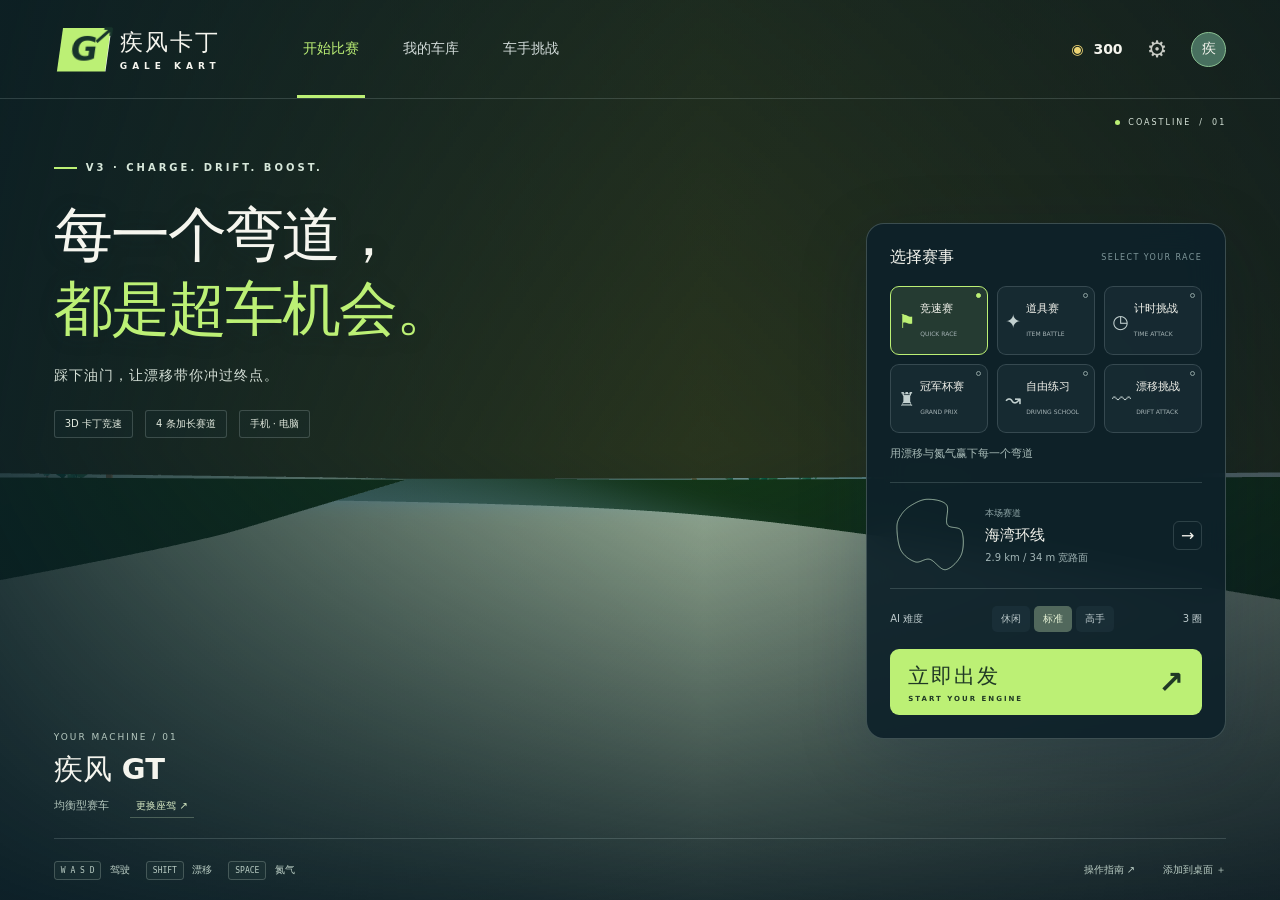
==== games/kart/index.html @ dd740a24 "Publish Zhang Chengzhi portfolio" ====
<!doctype html><html lang="zh-CN"><head><meta charset="UTF-8"/><meta name="viewport" content="width=device-width,initial-scale=1,viewport-fit=cover,user-scalable=no"/><meta name="theme-color" content="#0b1726"/><meta name="apple-mobile-web-app-capable" content="yes"/><meta name="description" content="疾风卡丁：漂移、氮气、道具与好友竞速。电脑手机打开即玩。"/><link rel="manifest" href="/games/kart/manifest.webmanifest"/><link rel="icon" href="/games/kart/icon.svg"/><link rel="apple-touch-icon" href="/games/kart/icon-192.png"/><title>疾风卡丁 · GALE KART</title>  <script type="module" crossorigin src="/games/kart/assets/index-D_6wVuWs.js"></script>
  <link rel="stylesheet" crossorigin href="/games/kart/assets/index-CCkAr4lq.css">
<style>.friend-link{display:none!important}</style></head><body><div id="root"></div></body></html>
---- games/kart/assets/index-CCkAr4lq.css ----
:root{font-family:Inter,Segoe UI,Microsoft YaHei,system-ui,sans-serif;color:#f5f5ee;background:#0b1726;font-synthesis:none;font-weight:400;--mint:#bcf075;--ink:#0c202d;--line:rgba(236,250,250,.15)}*{box-sizing:border-box}body{margin:0}button,input,select{font:inherit}button{cursor:pointer;border:0;color:inherit;background:none;-webkit-tap-highlight-color:transparent}button:disabled{cursor:default;opacity:.45}button:focus-visible,input:focus-visible,select:focus-visible{outline:2px solid #c4ee91;outline-offset:4px}button{transition:background .18s,transform .18s,border-color .18s}button:hover:not(:disabled){filter:brightness(1.08)}input,select{color:inherit;background:#142a36;border:1px solid var(--line);border-radius:9px;padding:12px;min-width:0}input[type=checkbox]{accent-color:var(--mint);width:19px;height:19px}h1,h2,h3,p{margin-top:0}.app{min-height:100dvh;isolation:isolate}.world{position:fixed;inset:0;z-index:-3}.world canvas{display:block;width:100%;height:100%}.menu-shade{position:fixed;inset:0;background:linear-gradient(90deg,#081c25d1,#081c253b 55%,#08161f99),linear-gradient(0deg,rgba(7,23,31,.86),transparent 50%,rgba(8,26,34,.34));z-index:-2}.topbar{height:99px;padding:0 4.2%;display:flex;align-items:center;border-bottom:1px solid var(--line);gap:70px}.brand{display:flex;align-items:center;gap:12px;text-align:left}.brand-mark{height:43px;width:48px;background:var(--mint);color:#17342b;display:grid;place-items:center;font-size:33px;font-style:italic;font-weight:900;transform:skew(-8deg);position:relative}.brand-mark span{position:absolute;font-size:27px;right:-5px;top:-8px}.brand>div{font-size:23px;font-weight:850;letter-spacing:2px}.brand small{font-size:9px;display:block;letter-spacing:5px;font-weight:650;margin-top:3px}.topbar nav{display:flex;gap:32px;height:100%;align-items:center}.topbar nav button{height:100%;font-size:14px;color:#d2dbd9;position:relative}.topbar nav button.active{color:var(--mint)}.topbar nav button.active:after{content:"";height:3px;background:var(--mint);position:absolute;bottom:0;left:0;right:0}.profile{display:flex;align-items:center;gap:18px;margin-left:auto}.coins{font-weight:700;font-size:14px}.coins i{color:#edd574;font-style:normal;margin-right:5px}.icon-button{font-size:23px;opacity:.8}.avatar{display:grid;place-items:center;width:35px;height:35px;border-radius:50%;background:#48705f;border:1px solid #8bc193;font-size:14px}.home{max-width:1600px;margin:auto;position:relative;min-height:calc(100dvh - 99px);padding:5vh 4.2% 82px;display:grid;grid-template-columns:1fr 360px;grid-template-rows:1fr auto;gap:30px}.hero{padding-top:18px;max-width:640px}.eyebrow{font-size:10px;letter-spacing:3px;font-weight:700;display:flex;align-items:center;gap:9px;color:#d7e7da;margin-bottom:25px}.eyebrow span{display:inline-block;width:23px;height:2px;background:var(--mint)}.hero h1{font-size:clamp(36px,4.6vw,65px);line-height:1.25;letter-spacing:-2px;font-weight:850;text-shadow:0 2px 20px #142e3455;margin-bottom:22px}.hero em{font-style:normal;color:var(--mint)}.hero p{font-size:14px;color:#d3ded5;letter-spacing:1px}.hero-tags{display:flex;gap:12px;margin-top:25px}.hero-tags span{font-size:10px;padding:6px 10px;border:1px solid #d7e6df33;border-radius:3px;color:#e1e9de;background:#1c363933}.race-panel{background:#0e212aeb;border:1px solid rgba(239,255,241,.2);border-radius:18px;padding:23px;box-shadow:0 20px 70px #071b3533;-webkit-backdrop-filter:blur(18px);backdrop-filter:blur(18px);grid-column:2;grid-row:1/3;align-self:center}.section-heading{display:flex;justify-content:space-between;align-items:center;margin-bottom:18px;font-weight:700}.section-heading small{font-size:8px;font-weight:500;letter-spacing:1.4px;color:#7e9699}.mode-grid{display:grid;grid-template-columns:1fr 1fr;gap:9px}.mode-card{border:1px solid var(--line);border-radius:9px;padding:13px 9px;text-align:left;display:flex;align-items:center;gap:9px;position:relative;background:#24384266;min-height:69px}.mode-card.selected{background:#bcee7520;border-color:var(--mint)}.mode-icon{font-size:24px;color:#c2d0cf}.selected .mode-icon{color:var(--mint)}.mode-card b{display:block;font-size:13px;margin-bottom:5px}.mode-card small{font-size:7px;letter-spacing:.7px;color:#a6b4b6}.radio{position:absolute;right:6px;top:6px;width:5px;height:5px;border:1px solid #8da1a0;border-radius:50%}.selected .radio{background:var(--mint);border-color:var(--mint)}.mode-description{font-size:11px;color:#a8bbb8;margin:13px 0 21px}.track-select{border-top:1px solid var(--line);border-bottom:1px solid var(--line);padding:15px 0;display:flex;align-items:center;gap:15px}.track-map{width:80px;height:75px;color:#b5d1ba;overflow:visible;transform:rotate(-10deg)}.track-select>div{display:flex;flex-direction:column;gap:6px;flex:1}.track-select small{font-size:9px;color:#92a8aa}.track-select b{font-size:15px}.track-select span{font-size:10px;color:#a2b5b6}.square{width:29px;height:29px;border:1px solid var(--line);border-radius:6px}.race-options{display:flex;align-items:center;justify-content:space-between;margin:17px 0;font-size:10px;color:#bdcacc}.race-options>div{display:flex;gap:4px}.race-options button{font-size:10px;padding:6px 9px;border-radius:5px;background:#28414c55}.race-options button.chosen{background:#51685c;color:#e7f3d6}.primary{display:flex;justify-content:center;align-items:center;gap:12px;background:var(--mint);color:#203925;font-size:14px;font-weight:800;border-radius:9px;min-height:49px;width:100%;padding:12px 18px}.primary:hover{transform:translateY(-1px)}.start{justify-content:space-between;text-align:left;min-height:66px}.start span{font-size:21px;letter-spacing:2px}.start small{display:block;font-size:7px;letter-spacing:2px;margin-top:5px;font-weight:600}.start>b{font-size:31px}.friend-link{display:flex;align-items:center;width:100%;gap:9px;margin-top:16px;font-size:12px}.friend-link>span{font-size:21px;color:#c9dbd6}.friend-link small{font-size:9px;color:#9db1b5;margin-left:auto}.friend-link b{font-weight:400;color:var(--mint);margin-left:7px}.car-caption{grid-column:1;align-self:end;display:flex;flex-direction:column;gap:8px}.car-caption>small{font-size:9px;letter-spacing:2px;color:#b5c8bf}.car-caption strong{font-size:29px;font-style:italic}.car-caption>span{font-size:11px;color:#b3c6bc}.car-caption button{font-size:10px;color:#d7eac4;margin-left:18px;border-bottom:1px solid #b2c9a755;padding-bottom:4px}.scene-caption{position:fixed;right:4.2%;top:118px;font-size:8px;letter-spacing:2px;color:#d7e4d9;display:flex;align-items:center;gap:8px}.live-dot{width:5px;height:5px;display:inline-block;border-radius:50%;background:var(--mint)}footer{position:absolute;bottom:0;left:4.2%;right:4.2%;border-top:1px solid var(--line);height:62px;display:flex;align-items:center;gap:28px;color:#b9ccc3;font-size:10px}footer>span{margin-right:auto}kbd{font:8px inherit;font-size:8px;border:1px solid #becdc144;background:#243c3d55;padding:4px 6px;border-radius:3px;margin:0 5px 0 13px}footer kbd:first-child{margin-left:0}footer button{font-size:10px;padding:0}.subpage{padding:48px 4.2% 35px;max-width:1400px;margin:auto}.page-heading small{font-size:9px;color:var(--mint);letter-spacing:3px}.page-heading h1{font-size:39px;margin:15px 0 13px}.page-heading h1 span{color:#8ba9a0;font-size:21px}.page-heading p{font-size:13px;color:#c0d2c8}.glass{background:#0e212bf2;border:1px solid var(--line);border-radius:17px;padding:25px;-webkit-backdrop-filter:blur(18px);backdrop-filter:blur(18px)}.garage-layout{display:grid;grid-template-columns:1fr 310px;gap:30px;margin-top:30px}.car-grid{display:grid;grid-template-columns:repeat(3,1fr);gap:14px}.car-card{text-align:left;background:#162f3ce6;border:1px solid #a4c8c233;border-radius:13px;padding:20px;display:flex;flex-direction:column;gap:7px}.car-card.selected{border-color:var(--mint);background:#254837ee}.car-card small{font-size:9px;color:#bed1c7;letter-spacing:1px}.car-card strong{font-size:17px}.car-card>span{font-size:10px;color:#c2df9e}.car-silhouette{height:62px;margin:4px 0 12px;position:relative;max-width:140px;transform:skewY(-7deg)}.car-silhouette span{position:absolute;background:var(--car);width:100%;height:28px;bottom:10px;border-radius:18px 7px 9px 9px;box-shadow:inset 0 -7px #0002}.car-silhouette b{position:absolute;background:var(--car);height:24px;width:10px;right:20%;top:1px;border-radius:15px;transform:rotate(-25deg)}.car-silhouette i:before,.car-silhouette i:after{content:"";position:absolute;bottom:0;width:29px;height:29px;background:#1c222d;border:6px solid #09131b;border-radius:50%;z-index:1}.car-silhouette i:before{left:8%}.car-silhouette i:after{right:8%}.car-detail>small{font-size:9px;letter-spacing:2px;color:#a1b6b6}.car-detail h2{font-size:26px;margin:10px 0 24px}.stat{display:flex;gap:18px;align-items:center;margin:13px 0;font-size:11px;color:#c9d6d2}.stat>div{height:5px;background:#3e5356;flex:1;border-radius:2px}.stat i{height:100%;background:var(--mint);display:block;border-radius:2px}.car-detail>.primary{margin-top:26px}.car-detail h3{font-size:12px;margin:23px 0 14px}.car-detail h3 small{font-size:9px;color:#9cb2b4;margin-left:6px}.swatches{display:flex;gap:10px;margin:16px 0}.swatches button{width:28px;height:28px;border:3px solid #233a43;border-radius:50%}.swatches button.selected{outline:2px solid white}.secondary{display:inline-flex;align-items:center;justify-content:center;gap:8px;border:1px solid #73958c66;border-radius:8px;padding:12px 17px;background:#29454066;color:#d4e3d5;font-size:12px;font-weight:600}.back{margin-top:25px;font-size:12px;color:#deeadb}.summary-row{display:flex;gap:60px;margin:30px 0}.summary-row>div{display:flex;flex-direction:column;gap:7px}.summary-row b{font-size:35px;color:#e6f3cf}.summary-row b small{font-size:14px}.summary-row span{font-size:11px;color:#d0dcd5}.challenge-grid{display:grid;grid-template-columns:repeat(4,1fr);gap:18px;margin-bottom:30px}.challenge-icon{font-size:31px;color:var(--mint)}.challenge h2{font-size:18px;margin:18px 0 12px}.challenge p{font-size:11px;color:#b2c4c2}.challenge progress{height:6px;width:100%;accent-color:var(--mint)}.challenge>small{display:block;color:#a5bbba;font-size:10px;margin:8px 0 18px}.challenge button{width:100%}.records{display:grid;grid-template-columns:repeat(4,1fr);gap:18px}.records>div{background:#17323dcc;border:1px solid var(--line);padding:18px;border-radius:10px;display:flex;flex-direction:column;gap:12px;font-size:12px}.records b{font-variant-numeric:tabular-nums;color:var(--mint);font-size:18px}.narrow{max-width:660px}.online-panel label{display:flex;flex-direction:column;gap:10px;font-size:12px}.online-panel>.primary{margin:18px 0}.divider{margin:27px 0 17px;color:#8fa6aa;font-size:11px;text-align:center}.join-row{display:flex;gap:10px}.join-row input{flex:1;text-transform:uppercase}.muted{font-size:11px;color:#9ab0b2;line-height:1.8;margin:18px 0 0}.status-message{color:#eed18b;font-size:12px;line-height:1.8;background:#d8ad3720;border-radius:8px;padding:13px;margin-bottom:0}.room-code{display:flex;align-items:center;gap:15px;margin-bottom:20px}.room-code small{font-size:11px;color:#a7bdbb}.room-code b{font-size:27px;letter-spacing:4px;color:var(--mint)}.room-code button{margin-left:auto}.players>div{display:flex;align-items:center;padding:10px 0;gap:12px;border-bottom:1px solid var(--line)}.players b{font-size:13px}.players>div>span:last-child{margin-left:auto;font-size:11px;color:var(--mint)}.room-config{display:flex;gap:9px;flex-wrap:wrap;margin:22px 0}.room-config select{flex:1;font-size:12px}.room-config label{flex-direction:row;align-items:center}.settings>label{display:flex;justify-content:space-between;align-items:center;gap:20px;padding:13px 0;border-bottom:1px solid var(--line);font-size:13px}.settings select{font-size:12px}.save-buttons{display:flex;gap:12px;margin-top:25px}.file input{display:none}.help p{font-size:13px;line-height:1.9;color:#bcd0cd}.help h3{color:var(--mint);font-size:15px;margin:15px 0 10px}.help h3:not(:first-child){margin-top:28px}.help h2{font-size:22px}.install-icon{display:grid;place-items:center;width:78px;height:78px;background:var(--mint);color:#1d3d2c;border-radius:20px;font-size:45px;font-weight:900;font-style:italic;margin-bottom:23px}.help>.primary{margin-top:25px}.toast{position:fixed;bottom:30px;left:50%;transform:translate(-50%);padding:14px 22px;background:#152e3afa;border:1px solid #a5d1b066;color:#e7efdc;box-shadow:0 10px 50px #05192280;border-radius:10px;z-index:30;font-size:13px;max-width:90vw;text-align:center}.race-hud{position:fixed;top:25px;left:30px;right:30px;display:flex;align-items:flex-start;gap:30px;text-shadow:0 2px 10px #112d47a0;pointer-events:none}.position{display:flex;flex-direction:column}.position strong{font-size:66px;font-style:italic;line-height:1;letter-spacing:-3px}.position small{font-size:24px;color:#d9e9e8;margin-left:5px;letter-spacing:0}.position>span{font-size:8px;letter-spacing:3px;margin:6px 0 0 5px}.lap-time{border-left:1px solid #dce9e455;padding:8px 0 8px 25px;display:flex;flex-direction:column;gap:10px}.lap-time>b{font-size:23px}.lap-time>b>span{font-size:13px;color:#e0eee5}.lap-time>small{font-size:20px;font-variant-numeric:tabular-nums}.race-title{margin-left:auto;text-align:right;display:flex;flex-direction:column;gap:8px;padding-top:4px}.race-title small{font-size:8px;letter-spacing:2px}.race-title b{font-size:17px}.latency{font-size:10px;color:#c9f399}.latency.high{color:#ffd378}.pause-button{width:42px;height:42px;border:1px solid #d0e2dc88;border-radius:50%;background:#1c394a55;font-size:20px;pointer-events:auto}.mini-map{position:fixed;right:32px;top:135px;width:150px;height:160px;padding:12px;background:#102b3d77;border-radius:12px;-webkit-backdrop-filter:blur(8px);backdrop-filter:blur(8px);display:flex;flex-direction:column;align-items:center}.mini-map svg{width:100%;height:120px;color:#b8d9d599}.mini-map>span{font-size:8px;align-self:flex-end;margin-top:8px;color:#d4e8e0}.leaderboard{position:fixed;left:30px;top:150px;display:flex;flex-direction:column;gap:5px;width:155px}.leaderboard>div{display:flex;align-items:center;gap:8px;padding:8px 10px;background:#17314099;border-radius:5px;font-size:10px}.leaderboard>div.you{background:#b4e77fea;color:#1c3931;font-weight:750}.leaderboard i{font-style:normal;opacity:.65}.leaderboard small{margin-left:auto;font-size:7px}.speedometer{position:fixed;right:40px;bottom:50px;text-align:right;text-shadow:0 2px 15px #18344670;width:180px}.speedometer>strong{font-size:76px;line-height:1;font-style:italic;letter-spacing:-4px}.speedometer>span{font-size:9px;letter-spacing:2px;margin-left:8px}.nitro-gauge{height:6px;background:#163b4c77;border:1px solid #ffffff33;border-radius:5px;margin-top:10px;overflow:hidden}.nitro-gauge>i{display:block;height:100%;background:#b5f47d}.nitro-bottles{display:flex;align-items:center;gap:7px;margin-top:8px}.nitro-bottles>span{background:#173e5055;border:1px solid #c9eed377;border-radius:4px;width:26px;text-align:center;padding:2px;color:#bce2d66a}.nitro-bottles>span.full{background:var(--mint);color:#2c4a2a}.nitro-bottles>small{font-size:8px;margin-left:auto;letter-spacing:1px}.item-slot{position:fixed;bottom:48px;left:32px;background:#17333f99;border:1px solid #c6e0d477;border-radius:13px;width:85px;height:100px;display:flex;flex-direction:column;align-items:center;justify-content:center;gap:5px}.item-slot strong{font-size:37px}.item-slot span{font-size:9px}.item-slot kbd{position:absolute;right:-9px;top:-9px;background:#1a3441;padding:4px 6px;margin:0}.countdown{position:fixed;left:50%;top:38%;transform:translate(-50%,-50%);text-align:center;text-shadow:0 3px 30px #133a5266}.countdown>span{display:block;font-size:14px;letter-spacing:5px}.countdown>b{font-size:130px;font-style:italic;color:#e6ffc7}.go{position:fixed;left:50%;top:38%;transform:translate(-50%,-50%) skew(-10deg);font-size:120px;font-weight:900;color:#d4ffac;text-shadow:0 5px 10px #31422c77}.race-key-hint{position:fixed;bottom:16px;left:50%;transform:translate(-50%);white-space:nowrap;font-size:9px;letter-spacing:1px;text-shadow:0 2px 5px #112b3f}.speed-vignette{position:fixed;inset:0;pointer-events:none;transition:box-shadow .2s}.speed-vignette.boosting{box-shadow:inset 0 0 120px #65e5d988;background:repeating-conic-gradient(from 10deg at 50% 40%,transparent 0deg 17deg,#c0f9ef15 17.1deg 17.3deg,transparent 17.4deg 35deg);-webkit-mask-image:radial-gradient(ellipse,transparent 15%,black 75%);mask-image:radial-gradient(ellipse,transparent 15%,black 75%)}.route-warning{position:fixed;top:115px;left:50%;transform:translate(-50%);background:#673f27cc;color:#fff0c0;padding:10px 18px;border-radius:8px;font-size:12px}.route-warning button{margin-left:15px;text-decoration:underline}.modal-overlay{position:fixed;inset:0;z-index:20;display:flex;align-items:center;justify-content:center;background:#0a1e30aa;-webkit-backdrop-filter:blur(8px);backdrop-filter:blur(8px);padding:20px;overflow:auto}.pause-modal{width:340px;text-align:center}.pause-modal small,.result>small{font-size:9px;letter-spacing:3px;color:var(--mint)}.pause-modal h1{margin:20px 0 30px}.pause-modal .secondary{width:100%;margin-top:12px}.result{width:600px;max-width:95vw;max-height:95dvh;overflow:auto;padding:28px}.result h1{font-size:29px;margin:15px 0}.result-reward{color:#f5d66e;font-size:23px;margin:20px 0}.result-reward span{font-size:11px;color:#b3c9c4;margin-left:10px}.result-table>div{display:flex;align-items:center;gap:16px;padding:12px;border-bottom:1px solid var(--line);font-size:12px}.result-table>div.you{background:#c4e48d1c;border-radius:6px;color:#d6f2a9}.result-table b{font-size:16px;opacity:.7}.result-table small{font-size:9px;color:#a2b7b6}.result-table strong{margin-left:auto;font-size:12px;font-variant-numeric:tabular-nums}.result-actions{display:flex;gap:13px;margin-top:23px}.result-actions>.secondary{white-space:nowrap}.cup-scores{display:flex;flex-wrap:wrap;gap:9px 20px;margin-top:20px;font-size:10px}.cup-scores>b{width:100%;color:#d9edb4}.cup-scores strong{color:var(--mint);margin-left:8px}.touch-controls,.rotate-hint{display:none}@media(min-width:1500px){.home{grid-template-columns:1fr 390px;padding-top:7vh}.race-panel{padding:28px}.mode-card{min-height:78px}.hero h1{font-size:70px}}@media(max-width:1050px){.topbar{gap:35px;height:80px}.topbar nav{gap:20px}.home{grid-template-columns:1fr 320px;padding-top:28px;min-height:calc(100dvh - 80px);gap:20px}.race-panel{padding:18px}.hero h1{font-size:43px}.scene-caption{top:96px}.hero-tags{gap:6px}.hero-tags span{font-size:8px}.garage-layout{grid-template-columns:1fr 270px;gap:16px}.car-card{padding:13px}.challenge-grid{gap:10px}.glass.challenge{padding:17px}.topbar .profile{gap:10px}.brand>div{font-size:19px}.brand small{font-size:8px}.home footer>span{font-size:8px}}@media(max-height:780px)and (min-width:800px){.topbar{height:73px}.home{min-height:calc(100dvh - 73px);padding-top:18px;padding-bottom:58px;grid-template-columns:1fr 320px}.hero{padding-top:15px}.hero h1{font-size:43px}.eyebrow{margin-bottom:18px}.race-panel{padding:17px}.mode-card{min-height:56px;padding:9px}.section-heading{margin-bottom:12px}.mode-description{margin:11px 0}.track-select{padding:8px 0}.track-map{height:60px}.race-options{margin:11px 0}.start{min-height:58px}.friend-link{margin-top:12px}.scene-caption{top:86px}footer{height:43px}.car-caption strong{font-size:25px}.subpage{padding-top:25px}.page-heading h1{font-size:30px;margin:10px 0}.garage-layout{margin-top:20px}.car-card{padding:12px}.car-silhouette{height:45px;margin-bottom:7px}.car-detail{padding:17px}.car-detail h2{margin:8px 0 12px}.stat{margin:10px 0}.car-detail>.primary{margin-top:17px}.car-detail h3{margin-top:15px}.swatches{margin:12px 0}.mini-map{top:110px;width:115px;height:125px}.mini-map svg{height:100px}}@media(pointer:coarse),(max-width:950px)and (orientation:landscape){.touch-controls{display:flex;position:fixed;bottom:max(18px,env(safe-area-inset-bottom));left:max(20px,env(safe-area-inset-left));right:max(20px,env(safe-area-inset-right));justify-content:space-between;pointer-events:none}.touch-left,.touch-right{display:flex;gap:10px;align-items:flex-end;pointer-events:auto}.touch-btn{width:calc(61px * var(--button-scale,1));height:calc(61px * var(--button-scale,1));border-radius:50%;background:#193d4c99;border:1px solid #d5eee0aa;display:flex;flex-direction:column;align-items:center;justify-content:center;touch-action:none;-webkit-user-select:none;user-select:none;color:#fff;-webkit-backdrop-filter:blur(6px);backdrop-filter:blur(6px)}.touch-btn b{font-size:23px}.touch-btn small{font-size:8px;margin-top:2px}.touch-btn:active{background:#bcef8299}.touch-btn.drift{width:calc(77px * var(--button-scale,1));height:calc(77px * var(--button-scale,1));background:#b9ed77cc;color:#233f2c;border-color:#d8ffbb}.touch-btn.boost{border-color:#acede6}.touch-btn.brake{width:43px;height:43px;opacity:.8}.speedometer{bottom:117px;right:25px;width:133px}.speedometer>strong{font-size:50px}.speedometer>span{font-size:7px}.item-slot,.race-key-hint{display:none}.topbar nav{gap:17px}footer>span{display:none}footer button:first-of-type{margin-left:auto}.race-hud{left:max(20px,env(safe-area-inset-left));right:max(20px,env(safe-area-inset-right));top:max(15px,env(safe-area-inset-top));gap:18px}.position strong{font-size:47px}.position small{font-size:18px}.position>span{font-size:7px}.lap-time{padding:3px 0 3px 15px}.lap-time>b{font-size:18px}.lap-time>small{font-size:16px}.mini-map{right:24px;top:86px;width:100px;height:96px;padding:6px}.mini-map svg{height:74px}.mini-map>span{font-size:6px;margin:0}.leaderboard{left:max(20px,env(safe-area-inset-left));top:98px;width:123px;gap:3px}.leaderboard>div{font-size:8px;padding:5px 7px}.leaderboard small{font-size:6px}.pause-button{width:34px;height:34px;font-size:16px}.race-title b{font-size:13px}.race-title small{font-size:7px}}@media(max-width:900px)and (orientation:landscape){.topbar{height:58px;padding:0 max(25px,env(safe-area-inset-left));gap:25px}.brand-mark{height:30px;width:34px;font-size:24px}.brand>div{font-size:17px}.brand small{font-size:6px;letter-spacing:3px}.brand{gap:8px}.topbar nav button{font-size:11px}.topbar nav{gap:19px}.coins{font-size:11px}.avatar{height:27px;width:27px;font-size:11px}.profile{gap:9px}.icon-button{font-size:19px}.home{padding:15px max(25px,env(safe-area-inset-left)) 46px;min-height:calc(100dvh - 58px);grid-template-columns:1fr 280px;gap:15px}.hero{padding-top:15px}.eyebrow{font-size:7px;letter-spacing:2px;margin-bottom:14px}.hero h1{font-size:32px;letter-spacing:-1px;margin-bottom:14px}.hero p{font-size:10px}.hero-tags{margin-top:14px}.hero-tags span{font-size:7px;padding:4px 6px}.race-panel{padding:12px;border-radius:12px}.section-heading{font-size:11px;margin-bottom:9px}.section-heading small{font-size:6px}.mode-grid{gap:6px}.mode-card{padding:8px;min-height:45px;gap:6px}.mode-icon{font-size:19px}.mode-card b{font-size:10px;margin-bottom:3px}.mode-card small{font-size:6px}.mode-description{font-size:8px;margin:8px 0}.track-select{padding:5px 0;gap:10px}.track-select .track-map{width:49px;height:42px}.track-select b{font-size:12px}.track-select>div{gap:3px}.track-select span,.track-select small{font-size:7px}.race-options{margin:8px 0;font-size:8px}.race-options button{padding:4px 8px;font-size:8px}.start{min-height:44px;padding:8px 12px}.start span{font-size:16px}.start small{font-size:5px;margin-top:2px}.start>b{font-size:25px}.friend-link{font-size:10px;margin-top:8px;gap:6px}.friend-link>span{font-size:17px}.friend-link small{font-size:7px}.scene-caption{display:none}.car-caption{gap:4px}.car-caption strong{font-size:20px}.car-caption>small{font-size:6px}.car-caption>span{font-size:8px}.car-caption button{font-size:8px}.home footer{height:34px;font-size:8px}footer button{font-size:8px}.subpage{padding-top:22px}.page-heading small{font-size:7px}.page-heading h1{font-size:28px;margin:10px 0}.page-heading p{font-size:10px}.challenge-grid{grid-template-columns:repeat(2,1fr)}.summary-row{margin:18px 0}.summary-row b{font-size:26px}.garage-layout{grid-template-columns:1fr 240px}.car-grid{grid-template-columns:repeat(2,1fr)}.result{padding:20px;width:550px}.result h1{font-size:23px;margin:8px 0}.result-reward{font-size:17px;margin:10px 0}.result-table>div{padding:7px 10px;font-size:10px}.result-actions{margin-top:13px}.result>.result-actions button{min-height:40px;padding:9px}.cup-scores{margin-top:10px}.countdown>b{font-size:85px}.go{font-size:80px}}@media(max-width:600px)and (orientation:portrait){.rotate-hint{display:flex;position:fixed;inset:0;background:#102c39f7;z-index:50;align-items:center;justify-content:center;flex-direction:column;padding:30px;text-align:center}.rotate-hint>span{font-size:70px;color:var(--mint)}.rotate-hint h2{margin:30px 0 10px;font-size:23px}.rotate-hint p{font-size:13px;color:#adcbc6}}@media(prefers-reduced-motion:reduce){button{transition:none}.speed-vignette.boosting{background:none}}.mode-grid{grid-template-columns:repeat(3,1fr)}.mode-card{padding:10px 7px;gap:5px}.mode-card b{font-size:11px}.mode-card small{font-size:6px;letter-spacing:0}.mode-icon{font-size:19px}.drift-feedback{position:fixed;bottom:85px;left:50%;transform:translate(-50%);display:flex;align-items:center;flex-direction:column;gap:6px;text-shadow:0 3px 8px #13374080;pointer-events:none}.drift-feedback>b{font-size:23px;letter-spacing:4px;color:#ffe69b;font-style:italic}.drift-feedback>span{font-size:11px;color:#edffe0}.drift-feedback>strong{font-size:29px;color:#d4ffa1}.drift-feedback strong small{font-size:9px;letter-spacing:1px}.practice-tools{position:fixed;top:98px;left:50%;transform:translate(-50%);display:flex;align-items:center;justify-content:center;gap:10px;flex-wrap:wrap;max-width:370px}.practice-tools button{background:#173e4dcc;border:1px solid #c3eaa288;border-radius:8px;padding:9px 13px;font-size:11px}.practice-tools small{font-size:9px;color:#e2f8da;width:100%;text-align:center;text-shadow:0 2px 5px #132c40}.turn-advice{position:fixed;top:170px;left:50%;transform:translate(-50%);display:flex;align-items:center;gap:12px;background:#173843a0;padding:6px 16px;border-radius:12px;pointer-events:none}.turn-advice b{font-size:38px;color:#d3f7a4}.turn-advice span{font-size:10px;line-height:1.7}.drift-result{display:flex;gap:20px;align-items:center;padding:16px 0}.drift-result strong{font-size:29px;color:#d4f69a}.drift-result span{font-size:11px;color:#cadbd4}.qa-tools{position:fixed;bottom:5px;left:20%;right:20%;z-index:25;display:flex;flex-wrap:wrap;gap:6px;background:#142431e8;padding:9px;border-radius:8px;font-size:10px}.qa-tools button{padding:5px;background:#4b6973;border-radius:5px}.qa-tools small,.qa-tools output{width:100%;font-size:9px;color:#d5e9f0;font-variant-numeric:tabular-nums}@media(max-width:950px)and (orientation:landscape){.drift-feedback{bottom:42px}.drift-feedback>b{font-size:16px}.drift-feedback>strong{font-size:22px}.practice-tools{top:72px;gap:5px;max-width:270px}.practice-tools button{padding:6px 9px;font-size:9px}.practice-tools small{font-size:7px}.turn-advice{top:132px;padding:3px 10px}.turn-advice b{font-size:25px}.turn-advice span{font-size:8px}}@media(max-width:950px)and (max-height:500px)and (orientation:landscape){.home{padding-top:12px;padding-bottom:42px;gap:10px}.race-panel{padding:12px;align-self:start}.mode-grid{grid-template-columns:repeat(6,1fr);gap:4px}.mode-card{min-height:39px;justify-content:center;padding:6px 3px}.mode-icon,.mode-card small,.mode-description{display:none}.mode-card b{font-size:8px;margin:0;white-space:nowrap}.section-heading{margin-bottom:8px}.track-select{margin-top:10px;padding:7px 0}.track-select .track-map{height:38px}.race-options{margin:8px 0}.start{min-height:42px;padding:7px 12px}.start small{display:none}.friend-link{margin-top:8px;height:22px}.car-caption{position:absolute;left:max(25px,env(safe-area-inset-left));bottom:54px}.hero h1{font-size:29px}.hero-tags{margin-top:12px}.home footer{height:32px}.item-slot{display:none}.speedometer{bottom:110px}.leaderboard{top:98px}.race-title{display:none}.race-hud .pause-button{margin-left:auto}.mini-map{top:65px;right:20px;width:88px;height:85px}.mini-map svg{height:63px}.lap-time{padding-top:2px}.position strong{font-size:45px}}.pickup-feedback{position:fixed;top:36%;left:50%;transform:translate(-50%);padding:9px 20px;border-radius:20px;background:#183c47d9;border:1px solid #f6df88;color:#ffe89a;font-weight:800;font-size:19px;pointer-events:none;text-shadow:0 2px 4px #10262d}@media(max-height:500px){.pickup-feedback{top:46%;font-size:13px;padding:6px 14px}}
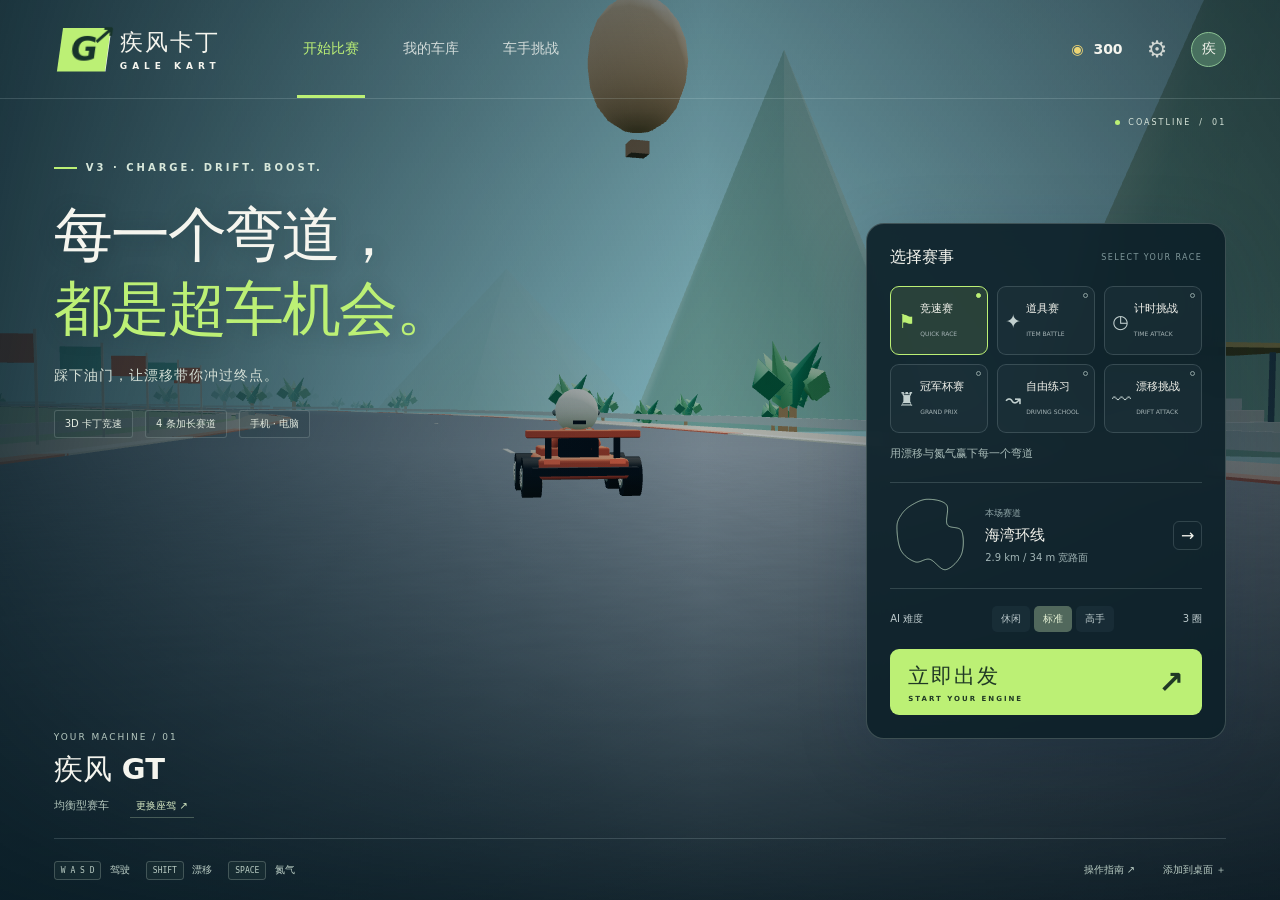
==== commit 52a6e7a8: "Optimize videos, fix kart game and repair manual sync" ====
--- a/games/kart/index.html
+++ b/games/kart/index.html
@@ -1,3 +1,3 @@
-<!doctype html><html lang="zh-CN"><head><meta charset="UTF-8"/><meta name="viewport" content="width=device-width,initial-scale=1,viewport-fit=cover,user-scalable=no"/><meta name="theme-color" content="#0b1726"/><meta name="apple-mobile-web-app-capable" content="yes"/><meta name="description" content="疾风卡丁：漂移、氮气、道具与好友竞速。电脑手机打开即玩。"/><link rel="manifest" href="/games/kart/manifest.webmanifest"/><link rel="icon" href="/games/kart/icon.svg"/><link rel="apple-touch-icon" href="/games/kart/icon-192.png"/><title>疾风卡丁 · GALE KART</title>  <script type="module" crossorigin src="/games/kart/assets/index-D_6wVuWs.js"></script>
-  <link rel="stylesheet" crossorigin href="/games/kart/assets/index-CCkAr4lq.css">
+<!doctype html><html lang="zh-CN"><head><meta charset="UTF-8"/><meta name="viewport" content="width=device-width,initial-scale=1,viewport-fit=cover,user-scalable=no"/><meta name="theme-color" content="#0b1726"/><meta name="apple-mobile-web-app-capable" content="yes"/><meta name="description" content="疾风卡丁：漂移、氮气、道具与好友竞速。电脑手机打开即玩。"/><link rel="manifest" href="./manifest.webmanifest"/><link rel="icon" href="./icon.svg"/><link rel="apple-touch-icon" href="./icon-192.png"/><title>疾风卡丁 · GALE KART</title>  <script type="module" crossorigin src="./assets/index-D_6wVuWs.js"></script>
+  <link rel="stylesheet" crossorigin href="./assets/index-CCkAr4lq.css">
 <style>.friend-link{display:none!important}</style></head><body><div id="root"></div></body></html>
